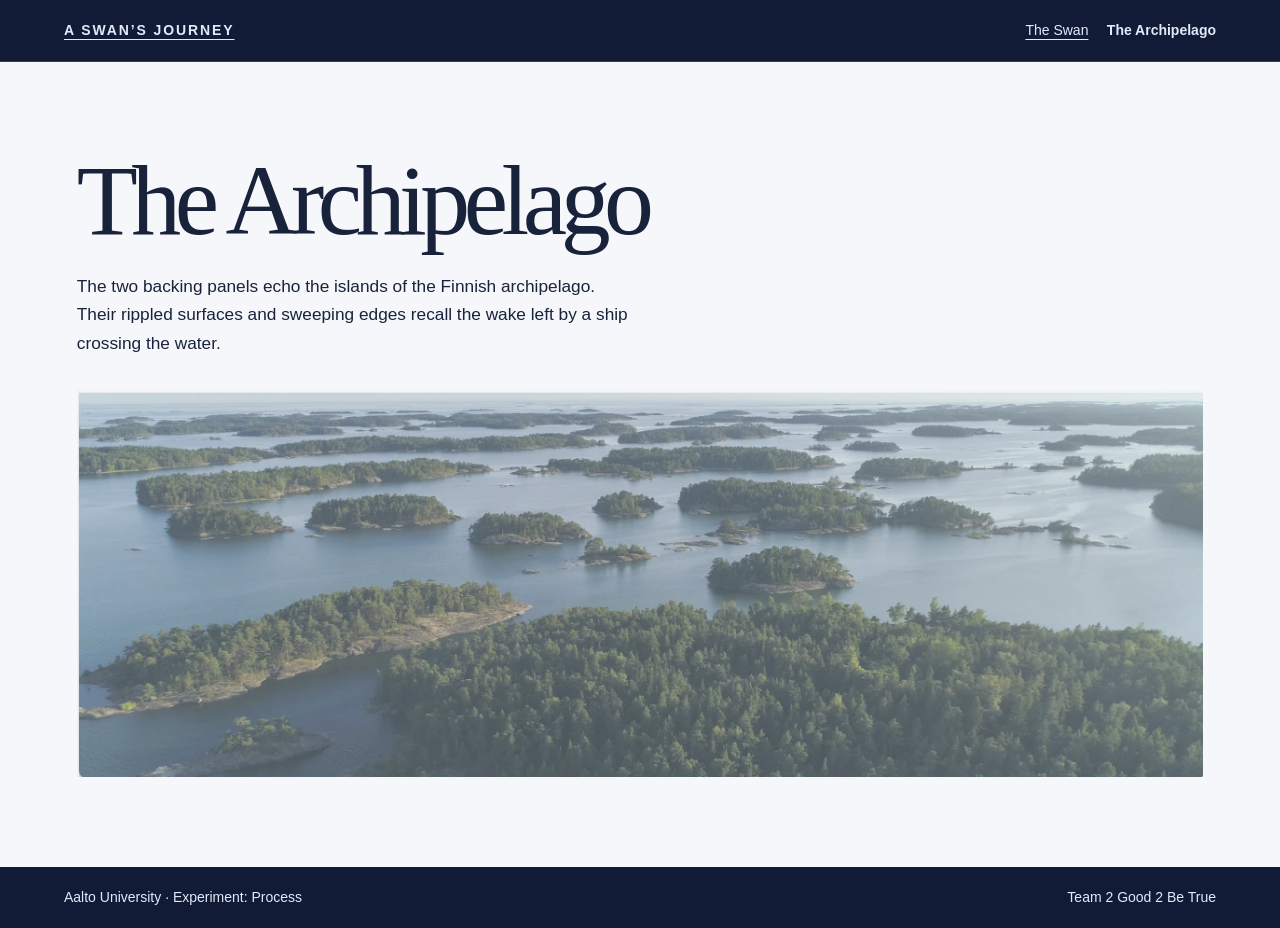
==== archipelago/index.html @ 692198a1 "Publish A Swan's Journey website for GitHub Pages" ====
<!doctype html>
<html lang="en">
<head>
  <meta charset="utf-8">
  <meta name="viewport" content="width=device-width, initial-scale=1">
  <meta name="robots" content="noindex, nofollow">
  <meta name="theme-color" content="#111b36">
  <meta name="description" content="See how the Finnish archipelago inspired the plaque’s backing.">
  <title>The Archipelago | A Swan’s Journey</title>
  <link rel="stylesheet" href="../style.css">
</head>
<body>
  <a class="skip" href="#main">Skip to content</a>
  <header class="masthead">
    <a class="label" href="../">A Swan’s Journey</a>
    <nav class="chapter-nav" aria-label="Design inspiration">
      <a href="../swan/">The Swan</a>
      <a href="./" aria-current="page">The Archipelago</a>
    </nav>
  </header>
  <main class="chapter" id="main">
    <div class="chapter-inner">
      <h1>The Archipelago</h1>
      <p>The two backing panels echo the islands of the Finnish archipelago. Their rippled surfaces and sweeping edges recall the wake left by a ship crossing the water.</p>
      <figure class="archipelago-photo">
        <img src="../finnish-archipelago.webp" width="1208" height="416" alt="Forested islands scattered across the water, seen from above">
      </figure>
    </div>
  </main>
  <footer>
    <p>Aalto University · Experiment: Process</p>
    <p>Team 2 Good 2 Be True</p>
  </footer>
</body>
</html>
---- style.css ----
:root {
  color-scheme: light;
  --navy: #111b36;
  --ice: #cbd8f2;
  --paper: #f5f7fa;
  --ink: #18233b;
  --display: "Iowan Old Style", "Palatino Linotype", "Book Antiqua", Palatino, Georgia, serif;
  --sans: -apple-system, BlinkMacSystemFont, "Segoe UI", sans-serif;
}
* { box-sizing: border-box; }
html { scroll-behavior: smooth; }
body { margin: 0; font: 1rem/1.65 var(--sans); color: var(--ink); background: var(--navy); }
a { color: inherit; }
img { display: block; max-width: 100%; height: auto; }
figure, p { margin: 0; }
h1, h2, h3 { font-family: var(--display); line-height: .99; font-weight: 400; margin: 0; }
h1 { font-size: clamp(3.6rem, 7.8vw, 8rem); letter-spacing: -.065em; }
h1 em { font-weight: 400; color: #cfdbf7; }
h2 { font-size: clamp(2.85rem, 5.4vw, 5.3rem); letter-spacing: -.055em; }
h3 { font-size: clamp(1.65rem, 2.4vw, 2.3rem); letter-spacing: -.03em; }
button { font: inherit; cursor: pointer; }
:focus-visible { outline: 3px solid #619cf5; outline-offset: 4px; }
.skip { position: absolute; z-index: 5; top: .5rem; left: .5rem; background: white; padding: .8rem; transform: translateY(-160%); }
.skip:focus { transform: none; }
.label { font-size: .875rem; line-height: 1.4; letter-spacing: .135em; text-transform: uppercase; font-weight: 650; }
.masthead, footer { padding: 1.2rem clamp(1.25rem, 5vw, 5.5rem); display: flex; flex-wrap: wrap; justify-content: space-between; align-items: center; gap: .6rem 1.2rem; color: #e1e9fa; }
.masthead { border-bottom: 1px solid #ffffff28; }
.masthead a { font-size: .875rem; text-underline-offset: .3em; }
.hero { display: grid; grid-template-columns: 1.05fr .95fr; min-height: min(730px, 90vh); color: #f4f6fb; }
.hero-copy { padding: clamp(2.5rem, 6.5vw, 9rem) clamp(1.25rem, 6vw, 6rem); align-self: center; }
.hero-copy .label, .ceremony .label { color: var(--ice); margin-bottom: 1.35rem; }
.hero-copy > p:not(.label), .ceremony-copy > p:not(.label) { color: #d6e0f3; max-width: 36ch; margin-top: 1.5rem; font-size: clamp(1.05rem, 1.6vw, 1.26rem); }
.button { display: inline-flex; align-items: center; min-height: 48px; padding: .65rem 1.25rem; border: 1px solid #cbd8f29c; text-decoration: none; margin-top: 1.7rem; transition: background-color .18s, color .18s; }
.button:hover { background: var(--ice); color: var(--navy); }
.hero-image { position: relative; background: #354e8c; min-width: 0; overflow: hidden; }
.hero-image img { position: absolute; width: 100%; height: 100%; object-fit: cover; object-position: 50% 53%; }
.hero-image figcaption { position: absolute; bottom: .75rem; right: .75rem; padding: .25rem .55rem; background: #111b36; color: #f5f7ff; font-size: .8rem; }
.story { background: var(--paper); padding: clamp(3.4rem, 8vw, 7.5rem) clamp(1.25rem, 6vw, 6rem); }
.story-inner, .chapter-inner { max-width: 1200px; margin-inline: auto; }
.story-links { display: grid; grid-template-columns: repeat(2, 1fr); gap: 0 2rem; margin-top: 2rem; }
.story-links a { display: grid; gap: .35rem; padding: 1rem 0; border-top: 1px solid #cbd3e1; text-decoration: none; }
.story-links strong { font: 400 clamp(1.65rem, 2.4vw, 2.3rem)/1.1 var(--display); text-decoration: underline; text-decoration-thickness: .035em; text-underline-offset: .18em; }
.story-links a:hover { color: #344d7a; }
.details { border-top: 1px solid #cbd3e1; margin-top: 1.5rem; padding-top: 2rem; }
.details p { max-width: 49ch; margin-top: .75rem; }
.chapter { background: var(--paper); padding: clamp(2.5rem, 7vw, 6.5rem) clamp(1.25rem, 6vw, 6rem); }
.chapter-inner > p { margin-top: 1.3rem; max-width: 58ch; font-size: 1.08rem; }
.chapter-nav { display: flex; flex-wrap: wrap; gap: .5rem 1.15rem; }
.chapter-nav a[aria-current="page"] { text-decoration: none; font-weight: 650; }
.chapter-images { display: grid; grid-template-columns: repeat(2, minmax(0, 1fr)); gap: 1.1rem; margin-top: 2rem; max-width: 940px; }
.chapter-image { aspect-ratio: 4 / 3; background: #e9e9e9; }
.chapter-image img { width: 100%; height: 100%; object-fit: cover; }
.chapter-image--wave img { object-fit: contain; padding: 4%; }
.chapter figure figcaption { margin-top: .5rem; font-size: .875rem; }
.archipelago-photo { margin-top: 2rem; }
.archipelago-photo img { width: 100%; }
.ceremony { color: #f5f7ff; display: grid; grid-template-columns: 1fr 1fr; align-items: center; gap: clamp(1.4rem, 7vw, 7rem); max-width: 1360px; padding: clamp(3.4rem, 8vw, 7.5rem) clamp(1.25rem, 6vw, 6rem); margin-inline: auto; }
.assembly { background: #1d2d54; max-width: 480px; width: 100%; justify-self: center; }
.assembly img { width: 100%; aspect-ratio: 7 / 8; object-fit: cover; object-position: center; }
.assembly-toggle { display: grid; grid-template-columns: repeat(2, 1fr); }
.assembly-toggle button { min-height: 48px; padding: .6rem .35rem; border: 1px solid #cedaff5c; background: transparent; color: #f2f5fc; }
.assembly-toggle button[aria-pressed="true"] { color: var(--navy); background: #d8e2fa; font-weight: 650; }
.closing { display: grid; grid-template-columns: 1fr 1fr; background: #e9ecf2; align-items: center; }
.closing img { width: 100%; height: 100%; object-fit: cover; }
.closing > div { padding: 2.5rem clamp(1.25rem, 6vw, 6rem); }
.closing p { margin-top: 1.25rem; max-width: 33ch; }
footer { font-size: .875rem; }
@media (max-width: 690px) {
  .hero, .story-links, .ceremony, .closing { grid-template-columns: 1fr; }
  .hero { min-height: auto; }
  .hero-copy { padding-top: 2.6rem; padding-bottom: 2.3rem; }
  .hero-copy > p:not(.label) { margin-top: 1.15rem; }
  .hero-image { aspect-ratio: 1.21; }
  .hero-image img { object-position: center 58%; }
  .archipelago-photo img { min-height: 150px; object-fit: cover; }
  .closing img { aspect-ratio: 1.55; }
}
@media (max-width: 460px) {
  .chapter-images { grid-template-columns: 1fr; }
}
@media (prefers-reduced-motion: reduce) {
  html { scroll-behavior: auto; }
  .button { transition: none; }
}
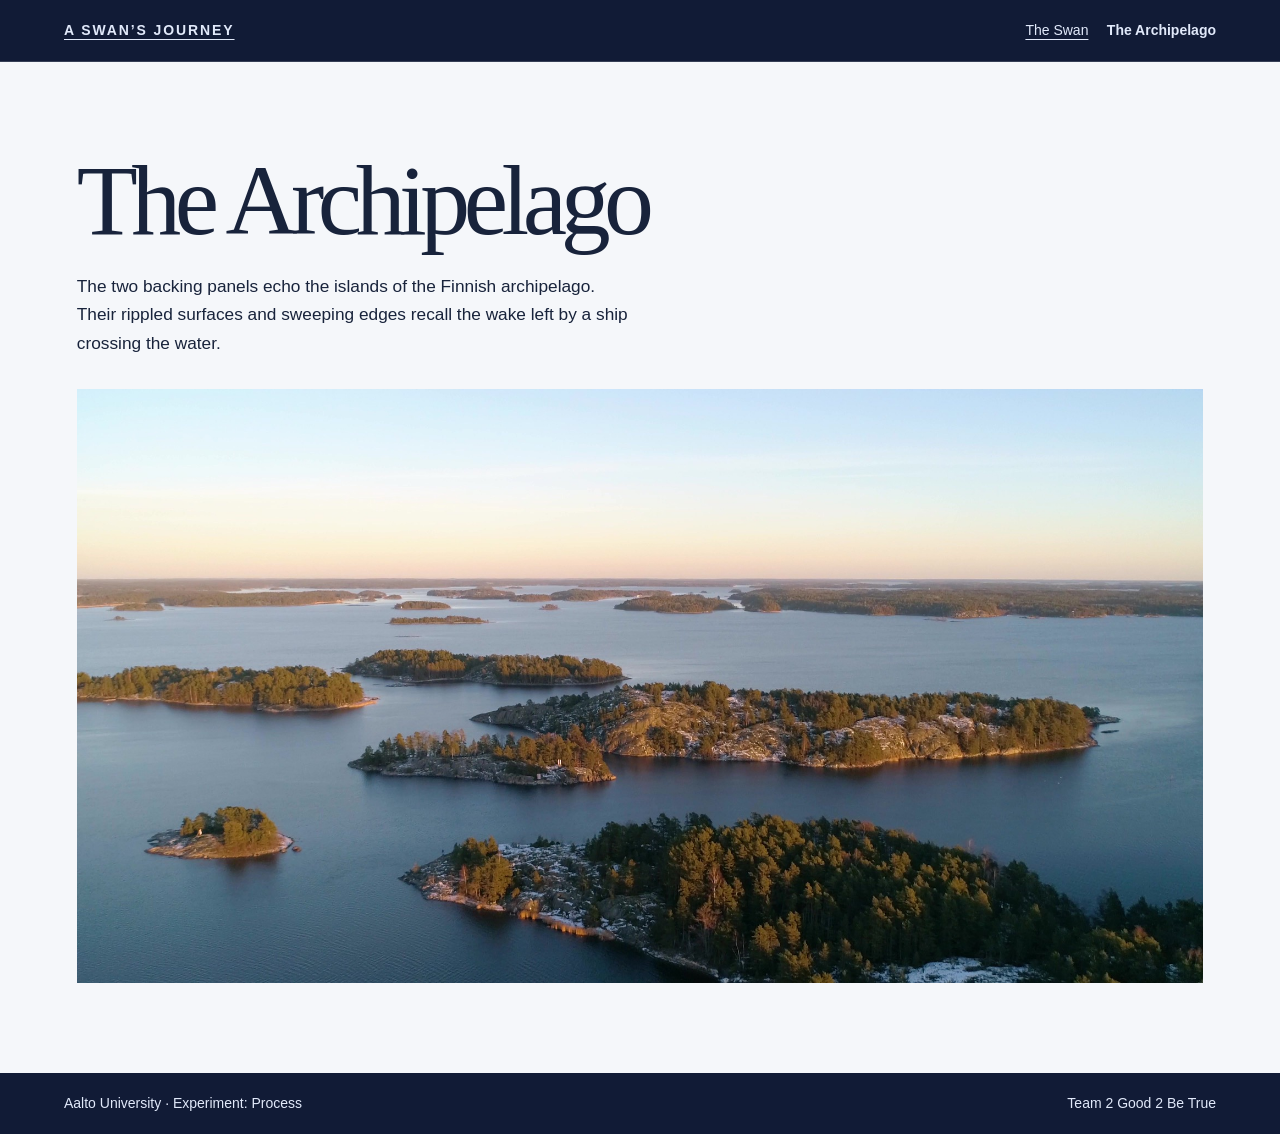
==== commit 23907c1a: "Replace swan and archipelago photos with supplied images" ====
--- a/archipelago/index.html
+++ b/archipelago/index.html
@@ -23,7 +23,7 @@
       <h1>The Archipelago</h1>
       <p>The two backing panels echo the islands of the Finnish archipelago. Their rippled surfaces and sweeping edges recall the wake left by a ship crossing the water.</p>
       <figure class="archipelago-photo">
-        <img src="../finnish-archipelago.webp" width="1208" height="416" alt="Forested islands scattered across the water, seen from above">
+        <img src="../archipelago-landscape.jpeg" width="2048" height="1080" alt="Rocky, forested islands in the archipelago in warm evening light">
       </figure>
     </div>
   </main>
--- a/style.css
+++ b/style.css
@@ -32,8 +32,8 @@
 .hero-copy > p:not(.label), .ceremony-copy > p:not(.label) { color: #d6e0f3; max-width: 36ch; margin-top: 1.5rem; font-size: clamp(1.05rem, 1.6vw, 1.26rem); }
 .button { display: inline-flex; align-items: center; min-height: 48px; padding: .65rem 1.25rem; border: 1px solid #cbd8f29c; text-decoration: none; margin-top: 1.7rem; transition: background-color .18s, color .18s; }
 .button:hover { background: var(--ice); color: var(--navy); }
-.hero-image { position: relative; background: #354e8c; min-width: 0; overflow: hidden; }
-.hero-image img { position: absolute; width: 100%; height: 100%; object-fit: cover; object-position: 50% 53%; }
+.hero-image { position: relative; aspect-ratio: 1447 / 2048; min-width: 0; overflow: hidden; }
+.hero-image img { position: absolute; width: 100%; height: 100%; object-fit: cover; object-position: center; }
 .hero-image figcaption { position: absolute; bottom: .75rem; right: .75rem; padding: .25rem .55rem; background: #111b36; color: #f5f7ff; font-size: .8rem; }
 .story { background: var(--paper); padding: clamp(3.4rem, 8vw, 7.5rem) clamp(1.25rem, 6vw, 6rem); }
 .story-inner, .chapter-inner { max-width: 1200px; margin-inline: auto; }
@@ -50,18 +50,20 @@
 .chapter-images { display: grid; grid-template-columns: repeat(2, minmax(0, 1fr)); gap: 1.1rem; margin-top: 2rem; max-width: 940px; }
 .chapter-image { aspect-ratio: 4 / 3; background: #e9e9e9; }
 .chapter-image img { width: 100%; height: 100%; object-fit: cover; }
-.chapter-image--wave img { object-fit: contain; padding: 4%; }
+.chapter-video iframe { display: block; width: 100%; height: 100%; border: 0; }
 .chapter figure figcaption { margin-top: .5rem; font-size: .875rem; }
 .archipelago-photo { margin-top: 2rem; }
 .archipelago-photo img { width: 100%; }
 .ceremony { color: #f5f7ff; display: grid; grid-template-columns: 1fr 1fr; align-items: center; gap: clamp(1.4rem, 7vw, 7rem); max-width: 1360px; padding: clamp(3.4rem, 8vw, 7.5rem) clamp(1.25rem, 6vw, 6rem); margin-inline: auto; }
 .assembly { background: #1d2d54; max-width: 480px; width: 100%; justify-self: center; }
-.assembly img { width: 100%; aspect-ratio: 7 / 8; object-fit: cover; object-position: center; }
+[hidden] { display: none !important; }
+.assembly-visual { position: relative; aspect-ratio: 1448 / 2048; overflow: hidden; }
+.assembly-visual img { position: absolute; inset: 0; width: 100%; height: 100%; object-fit: cover; object-position: center; }
 .assembly-toggle { display: grid; grid-template-columns: repeat(2, 1fr); }
 .assembly-toggle button { min-height: 48px; padding: .6rem .35rem; border: 1px solid #cedaff5c; background: transparent; color: #f2f5fc; }
 .assembly-toggle button[aria-pressed="true"] { color: var(--navy); background: #d8e2fa; font-weight: 650; }
 .closing { display: grid; grid-template-columns: 1fr 1fr; background: #e9ecf2; align-items: center; }
-.closing img { width: 100%; height: 100%; object-fit: cover; }
+.closing img { width: 100%; height: auto; object-fit: contain; }
 .closing > div { padding: 2.5rem clamp(1.25rem, 6vw, 6rem); }
 .closing p { margin-top: 1.25rem; max-width: 33ch; }
 footer { font-size: .875rem; }
@@ -70,10 +72,9 @@
   .hero { min-height: auto; }
   .hero-copy { padding-top: 2.6rem; padding-bottom: 2.3rem; }
   .hero-copy > p:not(.label) { margin-top: 1.15rem; }
-  .hero-image { aspect-ratio: 1.21; }
-  .hero-image img { object-position: center 58%; }
+  .hero-image { aspect-ratio: 1447 / 2048; }
   .archipelago-photo img { min-height: 150px; object-fit: cover; }
-  .closing img { aspect-ratio: 1.55; }
+  .closing img { aspect-ratio: 1376 / 818; }
 }
 @media (max-width: 460px) {
   .chapter-images { grid-template-columns: 1fr; }
